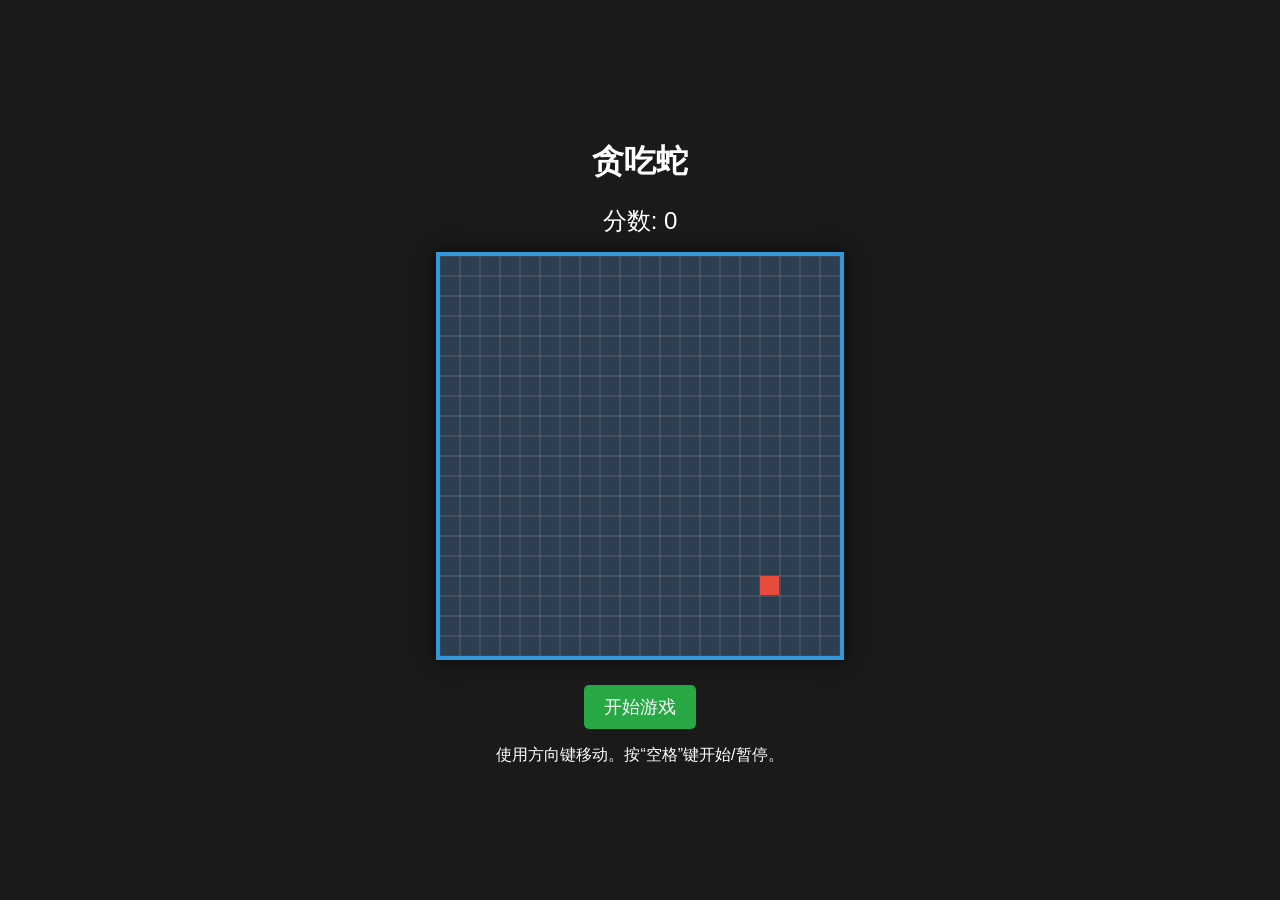
==== index.html @ 58b4544b "first save" ====
<!DOCTYPE html>
<html>
<head>
    <title>贪吃蛇</title>
    <link rel="stylesheet" href="style.css">
</head>
<body>
    <div class="game-wrapper">
        <div class="game-container">
            <h1>贪吃蛇</h1>
            <div class="score-board">分数: <span id="score">0</span></div>
            <canvas id="snakeGame" width="400" height="400"></canvas>
            <button id="startButton">开始游戏</button>
            <p>使用方向键移动。按“空格”键开始/暂停。</p>
        </div>
    </div>

    <div id="gameOverScreen" class="game-over-screen hidden">
        <h2 id="gameOverMessage"></h2>
        <div class="prison-image">
            <img id="prisonArt" src="data/bala/你被捕了.png" alt="你被捕了">
        </div>
        <p>你的最终分数: <span id="finalScore">0</span></p>
        <button id="restartButton">再玩一次?</button>
    </div>

    <script src="script.js"></script>
</body>
</html>
---- style.css ----
body {
    display: flex;
    justify-content: center;
    align-items: center;
    height: 100vh;
    margin: 0;
    background-color: #1a1a1a;
    color: #ffffff;
    font-family: 'Segoe UI', Tahoma, Geneva, Verdana, sans-serif;
    overflow: hidden;
}

.game-wrapper {
    display: block;
}

.game-container {
    text-align: center;
}

canvas {
    background-color: #2c3e50;
    border: 4px solid #3498db;
    box-shadow: 0 0 20px rgba(0,0,0,0.7);
    display: block;
    margin: 15px auto;
}

.score-board {
    font-size: 24px;
    margin-bottom: 10px;
}

button {
    background-color: #28a745;
    color: white;
    padding: 10px 20px;
    border: none;
    border-radius: 5px;
    font-size: 18px;
    cursor: pointer;
    margin-top: 10px;
    transition: background-color 0.3s ease;
}

button:hover {
    background-color: #218838;
}

/* Game Over Screen Styles */
.game-over-screen {
    background-color: #333;
    padding: 30px;
    border-radius: 10px;
    box-shadow: 0 0 25px rgba(0,0,0,0.8);
    text-align: center;
    max-width: 450px;
    width: 90%;
    position: absolute;
    z-index: 1000;
}

.game-over-screen h2 {
    color: #e74c3c;
    margin-bottom: 15px;
}

.game-over-screen p {
    font-size: 18px;
    margin-top: 20px;
    color: #ccc;
}

.game-over-screen #restartButton {
    background-color: #3498db;
    margin-top: 25px;
}

.game-over-screen #restartButton:hover {
    background-color: #2980b9;
}

.prison-image img {
    max-width: 100%;
    height: auto;
    border-radius: 8px;
    margin-top: 15px;
    border: 2px solid #555;
}

/* Utility Class to hide/show */
.hidden {
    display: none;
}
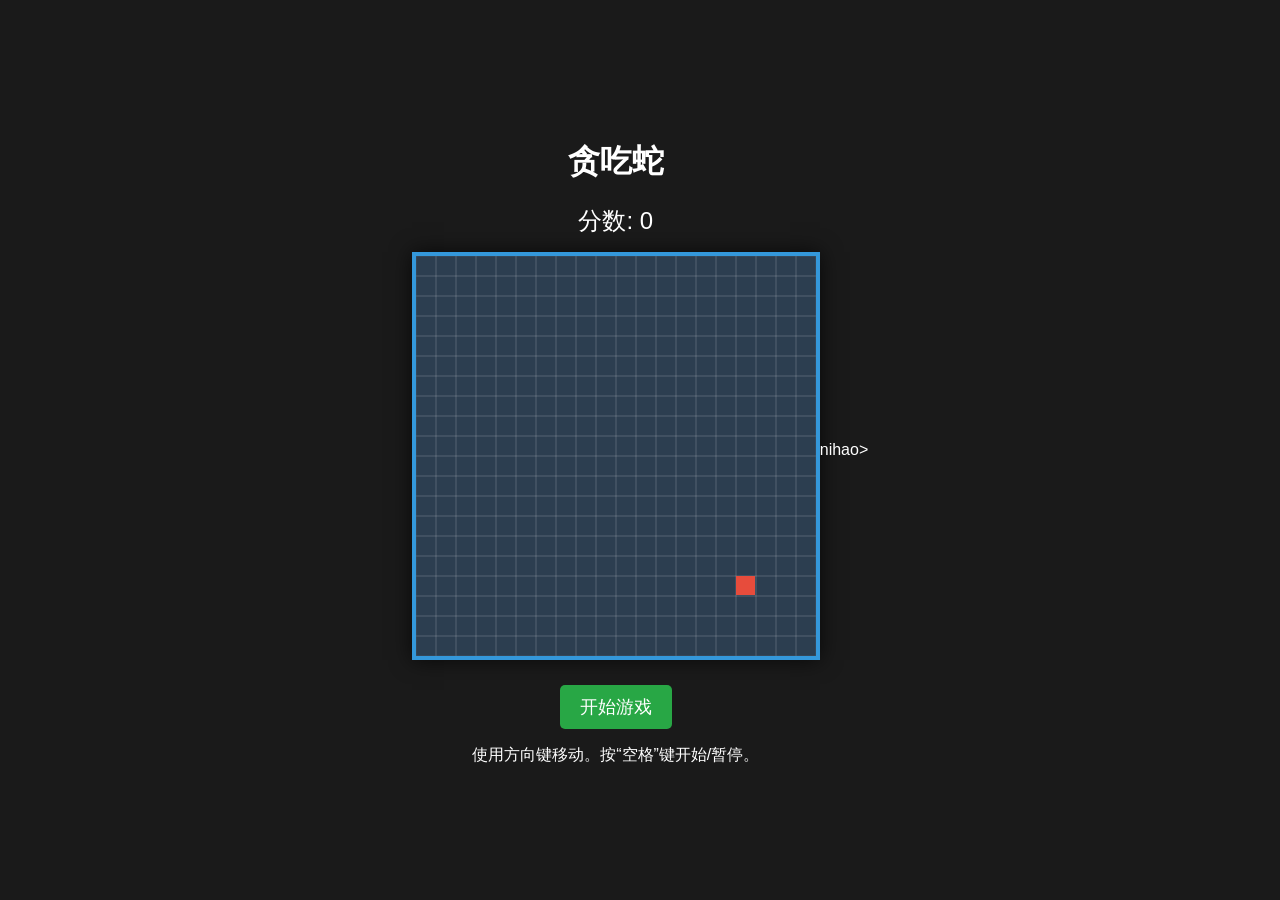
==== commit 401f2b29: "second sava" ====
--- a/index.html
+++ b/index.html
@@ -14,6 +14,7 @@
             <p>使用方向键移动。按“空格”键开始/暂停。</p>
         </div>
     </div>
+    <div>  nihao </div>>
 
     <div id="gameOverScreen" class="game-over-screen hidden">
         <h2 id="gameOverMessage"></h2>
